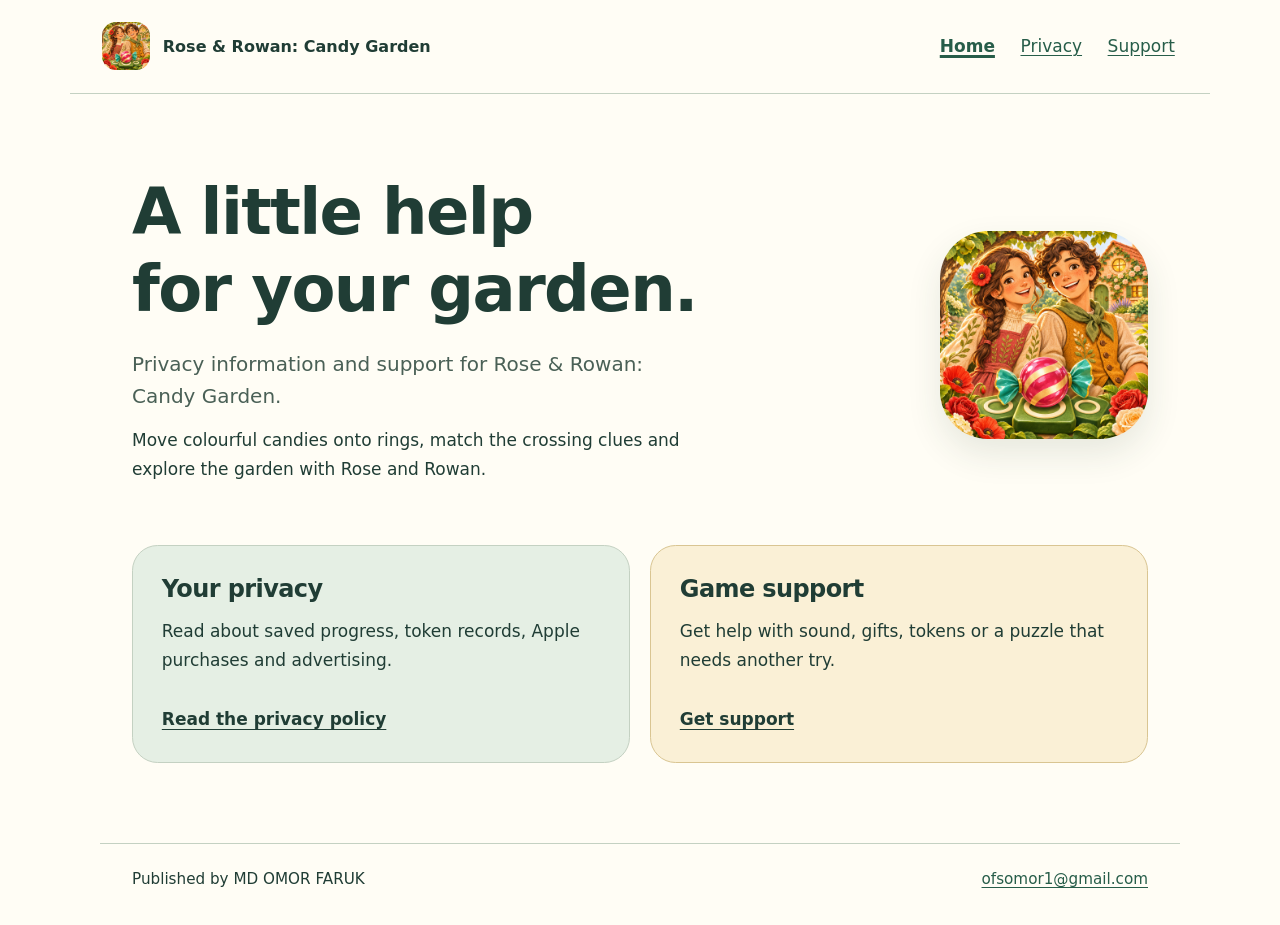
==== index.html @ deac771e "Publish approved privacy and support pages Owner approved public operator and contact details, page " ====
<!DOCTYPE html>
<html lang="en">
<head>
  <meta charset="utf-8">
  <meta name="viewport" content="width=device-width, initial-scale=1.0">
  <meta name="description" content="Privacy information and game support for Rose &amp; Rowan: Candy Garden.">
  <meta name="referrer" content="strict-origin-when-cross-origin">
  <meta http-equiv="Content-Security-Policy" content="default-src 'self'; style-src 'self'; img-src 'self'; script-src 'none'; connect-src 'none'; object-src 'none'; base-uri 'none'; form-action 'none'">
  <title>Privacy and support | Rose &amp; Rowan: Candy Garden</title>
  <link rel="icon" href="app-icon.png" type="image/png">
  <link rel="stylesheet" href="styles.css">
</head>
<body>
  <a class="skip-link" href="#content">Skip to content</a>
  <header class="site-header">
    <a class="brand" href="./"><img src="app-icon.png" alt="" width="48" height="48"><span>Rose &amp; Rowan: Candy Garden</span></a>
    <nav aria-label="Primary"><a href="./" aria-current="page">Home</a><a href="privacy.html">Privacy</a><a href="support.html">Support</a></nav>
  </header>
  <main>
    <section class="hero">
      <div>
        <h1 id="content" tabindex="-1">A little help<br>for your garden.</h1>
        <p class="lead">Privacy information and support for Rose & Rowan: Candy Garden.</p>
        <p>Move colourful candies onto rings, match the crossing clues and explore the garden with Rose and Rowan.</p>
      </div>
      <img class="hero-icon" src="app-icon.png" alt="Rose and Rowan beside a colourful candy in their garden" width="208" height="208" fetchpriority="high">
    </section>
    <div class="page-links">
      <a class="page-card" href="privacy.html"><h2>Your privacy</h2><p>Read about saved progress, token records, Apple purchases and advertising.</p><span>Read the privacy policy</span></a>
      <a class="page-card" href="support.html"><h2>Game support</h2><p>Get help with sound, gifts, tokens or a puzzle that needs another try.</p><span>Get support</span></a>
    </div>
  </main>
  <footer class="site-footer">
    <p>Published by MD OMOR FARUK</p>
    <a href="mailto:ofsomor1@gmail.com">ofsomor1@gmail.com</a>
  </footer>
</body>
</html>
---- styles.css ----
* { box-sizing: border-box; }
:root { color-scheme: light; --ink: #203d35; --muted: #4a6056; --paper: #fffdf5; --mint: #e5efe4; --line: #c4d1c2; --gold: #f1d68f; }
body { margin: 0; color: var(--ink); background: var(--paper); font-family: ui-rounded, 'Avenir Next', system-ui, sans-serif; font-size: 1.0625rem; line-height: 1.7; }
a { color: #275d49; text-underline-offset: .2em; overflow-wrap: anywhere; }
a:hover { text-decoration-thickness: .14em; }
:where(a, summary):focus-visible { outline: 3px solid #7c3c32; outline-offset: 5px; border-radius: 4px; }
.skip-link { position: fixed; left: 1rem; top: -8rem; z-index: 2; background: var(--paper); padding: .8rem 1rem; border: 2px solid var(--ink); }
.skip-link:focus { top: 1rem; }
.site-header { max-width: 1140px; margin: auto; padding: 1.4rem 2rem; display: flex; gap: 1.4rem; align-items: center; justify-content: space-between; border-bottom: 1px solid var(--line); }
.brand { display: flex; align-items: center; gap: .8rem; max-width: 28rem; font-size: 1rem; font-weight: 750; text-decoration: none; color: var(--ink); line-height: 1.35; }
.brand img { flex: none; border-radius: 14px; }
nav { display: flex; flex-wrap: wrap; gap: .4rem 1.2rem; }
nav a { min-height: 44px; display: inline-flex; align-items: center; padding: .35rem .2rem; }
nav a[aria-current] { font-weight: 750; text-decoration-thickness: .15em; }
main { max-width: 1080px; padding: 3rem 2rem 5rem; margin: auto; }
h1, h2 { line-height: 1.2; letter-spacing: -.025em; text-wrap: balance; }
h1 { margin: 0 0 1.3rem; font-size: clamp(2.4rem, 5vw, 4.25rem); }
h2 { font-size: 1.5rem; margin: 2.3rem 0 .8rem; }
p { margin: .85rem 0; }
.lead { font-size: 1.25rem; color: var(--muted); line-height: 1.6; }
.hero { display: grid; grid-template-columns: 1fr auto; align-items: center; gap: 3rem; padding: 2rem 0 3rem; }
.hero p { max-width: 36rem; }
.hero-icon { width: 208px; height: auto; border-radius: 3rem; box-shadow: 0 15px 35px #27432c1c; }
.page-links { display: grid; grid-template-columns: 1fr 1fr; gap: 1.25rem; }
.page-card { color: var(--ink); display: block; padding: 1.8rem; background: var(--mint); border: 1px solid var(--line); border-radius: 1.6rem; text-decoration: none; }
.page-card + .page-card { background: #faf0d6; border-color: #d9c592; }
.page-card h2 { margin: 0 0 .7rem; }
.page-card span { display: inline-block; margin-top: 1rem; text-decoration: underline; text-underline-offset: .25em; font-weight: 700; }
.document { max-width: 48rem; margin: 0 auto; }
.document h1 { font-size: clamp(2.4rem, 5vw, 3.5rem); }
.date { color: var(--muted); font-size: .95rem; }
.contents { padding: 1rem 0; margin: 1.7rem 0 2.2rem; border-top: 1px solid var(--line); border-bottom: 1px solid var(--line); }
li { padding-left: .15rem; margin: .45rem 0; }
details { border-bottom: 1px solid var(--line); padding: .3rem 0; }
summary { cursor: pointer; padding: .95rem .3rem; font-weight: 650; min-height: 44px; }
details p { padding: 0 .3rem; }
details[open] { padding-bottom: .75rem; }
.site-footer { max-width: 1080px; border-top: 1px solid var(--line); margin: auto; padding: 1.4rem 2rem 2rem; font-size: .95rem; display: flex; justify-content: space-between; flex-wrap: wrap; gap: .5rem 2rem; }
.site-footer p { margin: 0; }
@media (max-width: 650px) { .site-header { padding: 1rem 1.25rem; align-items: flex-start; flex-direction: column; gap: .6rem; } main { padding: 2rem 1.25rem 3rem; } .hero { grid-template-columns: 1fr; gap: 1.5rem; padding-top: 0; } .hero-icon { grid-row: 1; width: 112px; border-radius: 1.6rem; } .page-links { grid-template-columns: 1fr; } .site-footer { padding-inline: 1.25rem; } }
@media print { .site-header, .site-footer, .skip-link, .contents { display: none; } body { color: #000; background: #fff; font-size: 11pt; } main { padding: 0; } a { color: inherit; } }
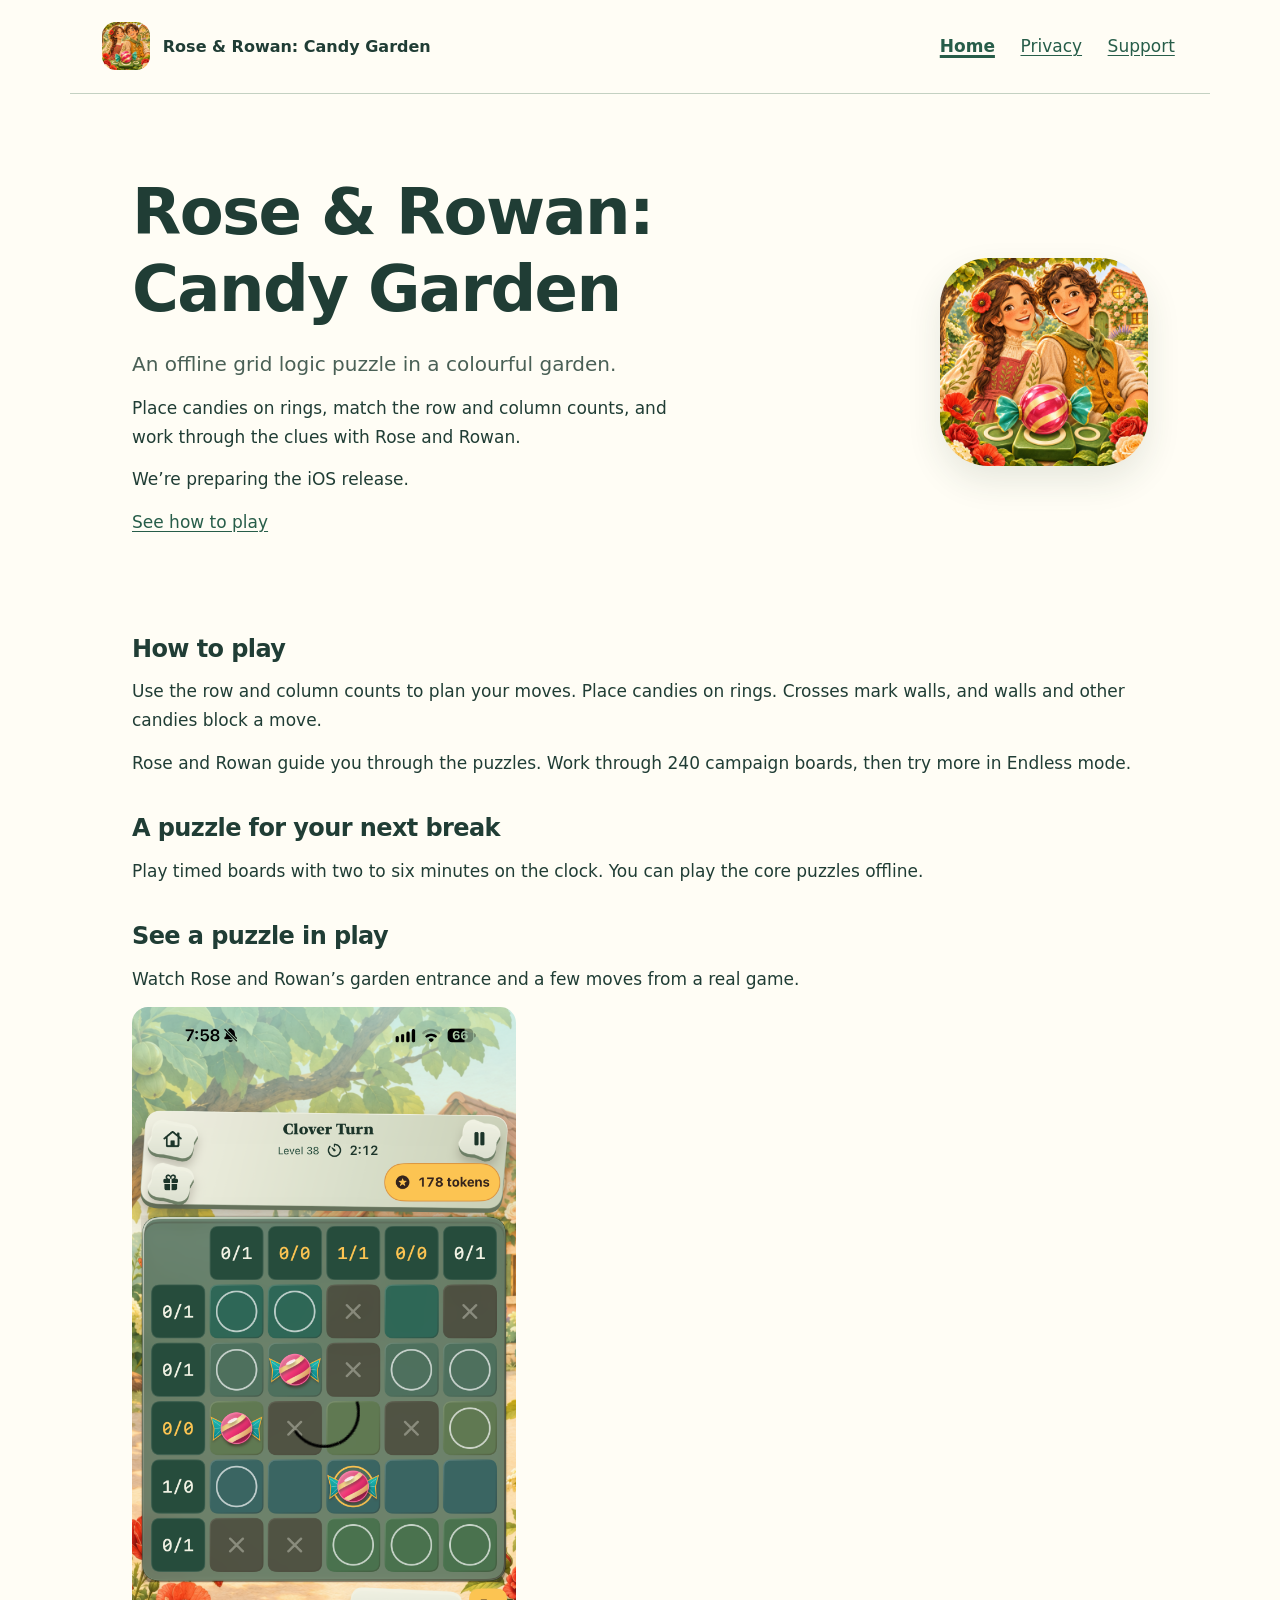
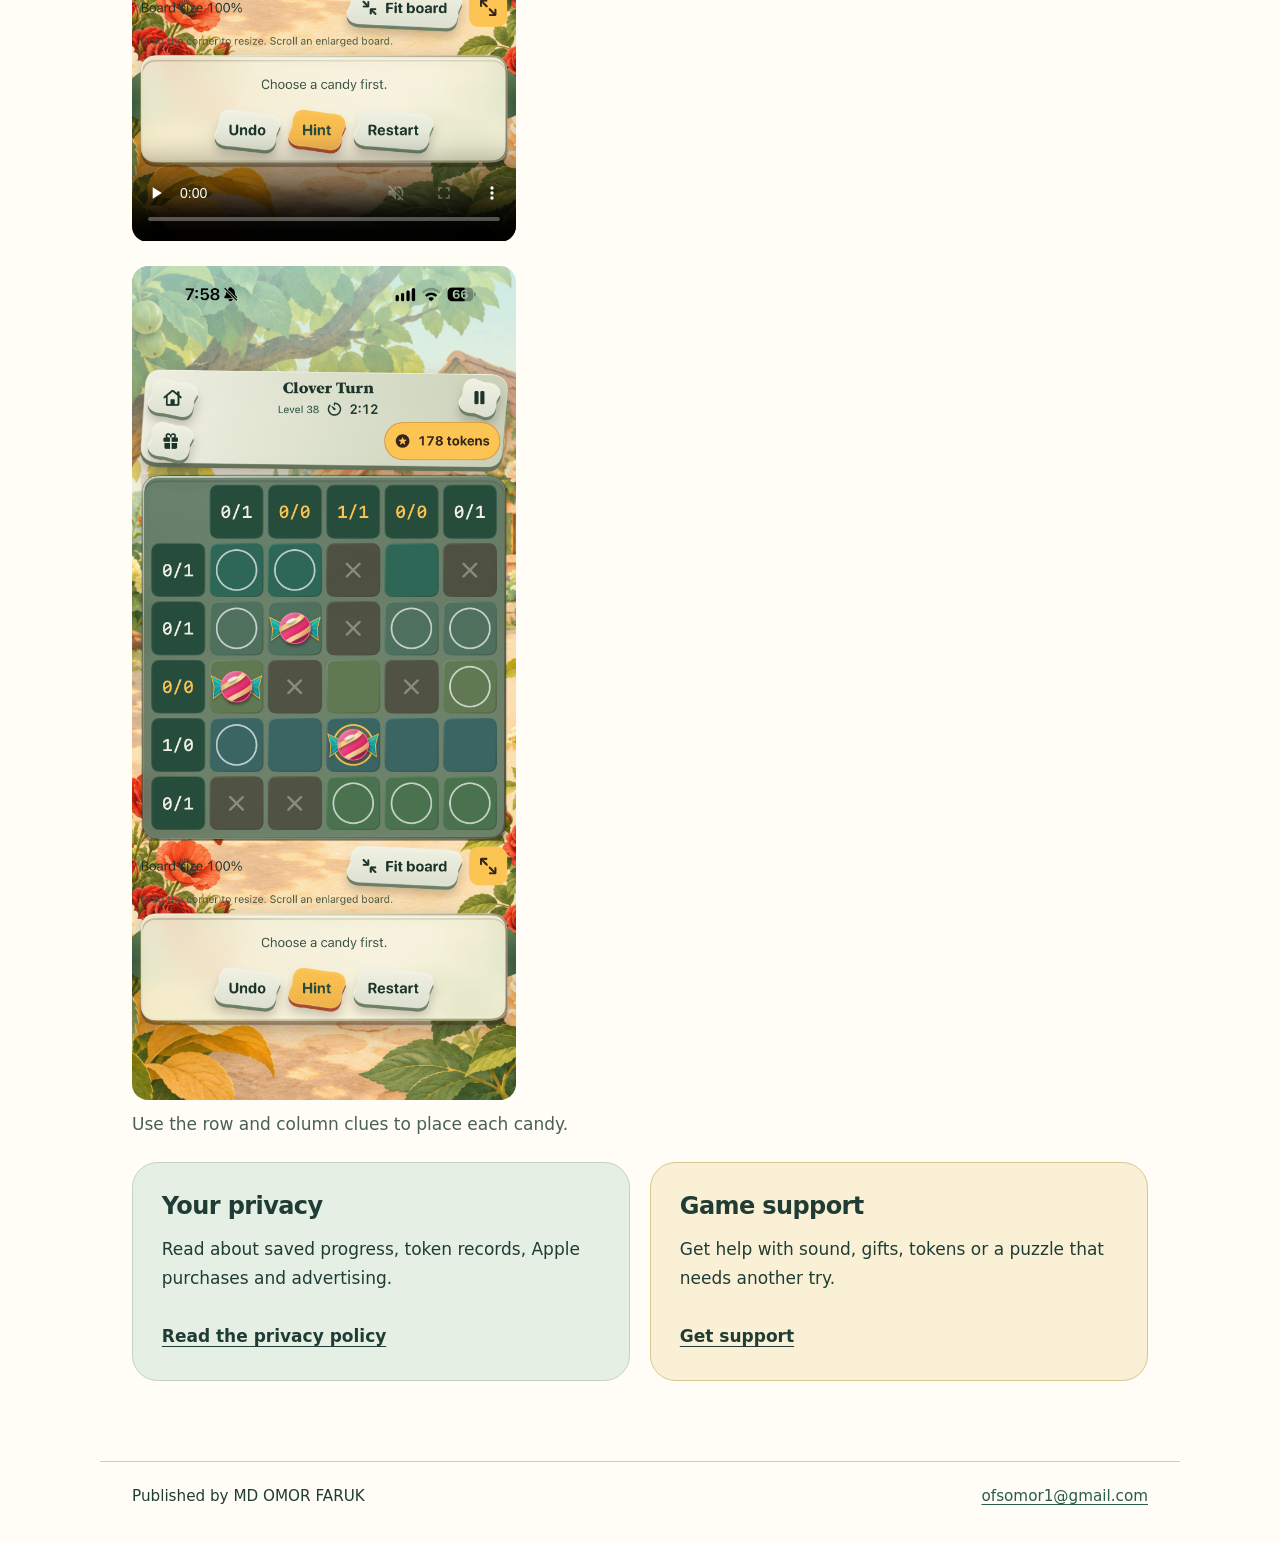
==== commit ea01ae86: "Add game homepage, gameplay preview and search metadata Publish the pre-release game homepage, canon" ====
--- a/index.html
+++ b/index.html
@@ -3,10 +3,21 @@
 <head>
   <meta charset="utf-8">
   <meta name="viewport" content="width=device-width, initial-scale=1.0">
-  <meta name="description" content="Privacy information and game support for Rose &amp; Rowan: Candy Garden.">
+  <meta name="description" content="Solve candy logic puzzles with Rose and Rowan. Match row and column counts, place candies on rings, and explore 240 campaign boards plus endless puzzles.">
+  <meta name="google-site-verification" content="5Yx0wDJm3r1XF7cF3LCR8AoIhUrX81WvI1WIQ4JtiDA">
   <meta name="referrer" content="strict-origin-when-cross-origin">
   <meta http-equiv="Content-Security-Policy" content="default-src 'self'; style-src 'self'; img-src 'self'; script-src 'none'; connect-src 'none'; object-src 'none'; base-uri 'none'; form-action 'none'">
-  <title>Privacy and support | Rose &amp; Rowan: Candy Garden</title>
+  <title>Rose &amp; Rowan: Candy Garden | Offline Logic Puzzle</title>
+  <link rel="canonical" href="https://ofsomor.github.io/rose-rowan-candy-garden/">
+  <meta property="og:type" content="website">
+  <meta property="og:site_name" content="Rose &amp; Rowan: Candy Garden">
+  <meta property="og:title" content="Rose &amp; Rowan: Candy Garden | Offline Logic Puzzle">
+  <meta property="og:description" content="Solve candy logic puzzles with Rose and Rowan. Match row and column counts, place candies on rings, and explore 240 campaign boards plus endless puzzles.">
+  <meta property="og:url" content="https://ofsomor.github.io/rose-rowan-candy-garden/">
+  <meta property="og:image" content="https://ofsomor.github.io/rose-rowan-candy-garden/app-icon.png">
+  <meta property="og:image:width" content="1024">
+  <meta property="og:image:height" content="1024">
+  <meta property="og:image:alt" content="Rose and Rowan beside a colourful candy in their garden">
   <link rel="icon" href="app-icon.png" type="image/png">
   <link rel="stylesheet" href="styles.css">
 </head>
@@ -16,14 +27,35 @@
     <a class="brand" href="./"><img src="app-icon.png" alt="" width="48" height="48"><span>Rose &amp; Rowan: Candy Garden</span></a>
     <nav aria-label="Primary"><a href="./" aria-current="page">Home</a><a href="privacy.html">Privacy</a><a href="support.html">Support</a></nav>
   </header>
-  <main>
+  <main itemscope itemtype="https://schema.org/WebPage" itemid="https://ofsomor.github.io/rose-rowan-candy-garden/">
     <section class="hero">
       <div>
-        <h1 id="content" tabindex="-1">A little help<br>for your garden.</h1>
-        <p class="lead">Privacy information and support for Rose & Rowan: Candy Garden.</p>
-        <p>Move colourful candies onto rings, match the crossing clues and explore the garden with Rose and Rowan.</p>
+        <h1 id="content" tabindex="-1" itemprop="name">Rose &amp; Rowan:<br>Candy Garden</h1>
+        <p class="lead">An offline grid logic puzzle in a colourful garden.</p>
+        <p>Place candies on rings, match the row and column counts, and work through the clues with Rose and Rowan.</p>
+        <p>We’re preparing the iOS release.</p>
+        <p><a href="#how-to-play">See how to play</a></p>
       </div>
       <img class="hero-icon" src="app-icon.png" alt="Rose and Rowan beside a colourful candy in their garden" width="208" height="208" fetchpriority="high">
+    </section>
+    <section aria-labelledby="how-to-play">
+      <h2 id="how-to-play">How to play</h2>
+      <p>Use the row and column counts to plan your moves. Place candies on rings. Crosses mark walls, and walls and other candies block a move.</p>
+      <p>Rose and Rowan guide you through the puzzles. Work through 240 campaign boards, then try more in Endless mode.</p>
+      <h2>A puzzle for your next break</h2>
+      <p>Play timed boards with two to six minutes on the clock. You can play the core puzzles offline.</p>
+    </section>
+    <section aria-labelledby="gameplay-preview">
+      <h2 id="gameplay-preview">See a puzzle in play</h2>
+      <p>Watch Rose and Rowan’s garden entrance and a few moves from a real game.</p>
+      <video class="gameplay-media" controls muted preload="none" width="720" height="1280" poster="gameplay-iphone.png" aria-label="Twenty-second gameplay preview without audio">
+        <source src="gameplay-preview.mp4" type="video/mp4">
+        <a href="gameplay-preview.mp4">Watch the gameplay preview</a>
+      </video>
+      <figure>
+        <img class="gameplay-media" src="gameplay-iphone.png" alt="Level 38 showing candies, ring targets, row and column counts, and the board resize controls underneath" width="1320" height="2868" loading="lazy" decoding="async">
+        <figcaption>Use the row and column clues to place each candy.</figcaption>
+      </figure>
     </section>
     <div class="page-links">
       <a class="page-card" href="privacy.html"><h2>Your privacy</h2><p>Read about saved progress, token records, Apple purchases and advertising.</p><span>Read the privacy policy</span></a>
--- a/styles.css
+++ b/styles.css
@@ -39,3 +39,7 @@
 .site-footer p { margin: 0; }
 @media (max-width: 650px) { .site-header { padding: 1rem 1.25rem; align-items: flex-start; flex-direction: column; gap: .6rem; } main { padding: 2rem 1.25rem 3rem; } .hero { grid-template-columns: 1fr; gap: 1.5rem; padding-top: 0; } .hero-icon { grid-row: 1; width: 112px; border-radius: 1.6rem; } .page-links { grid-template-columns: 1fr; } .site-footer { padding-inline: 1.25rem; } }
 @media print { .site-header, .site-footer, .skip-link, .contents { display: none; } body { color: #000; background: #fff; font-size: 11pt; } main { padding: 0; } a { color: inherit; } }
+
+.gameplay-media { display: block; width: 100%; max-width: 24rem; height: auto; border-radius: 1rem; }
+figure { margin: 1.5rem 0; }
+figcaption { max-width: 36rem; color: var(--muted); margin-top: .6rem; }
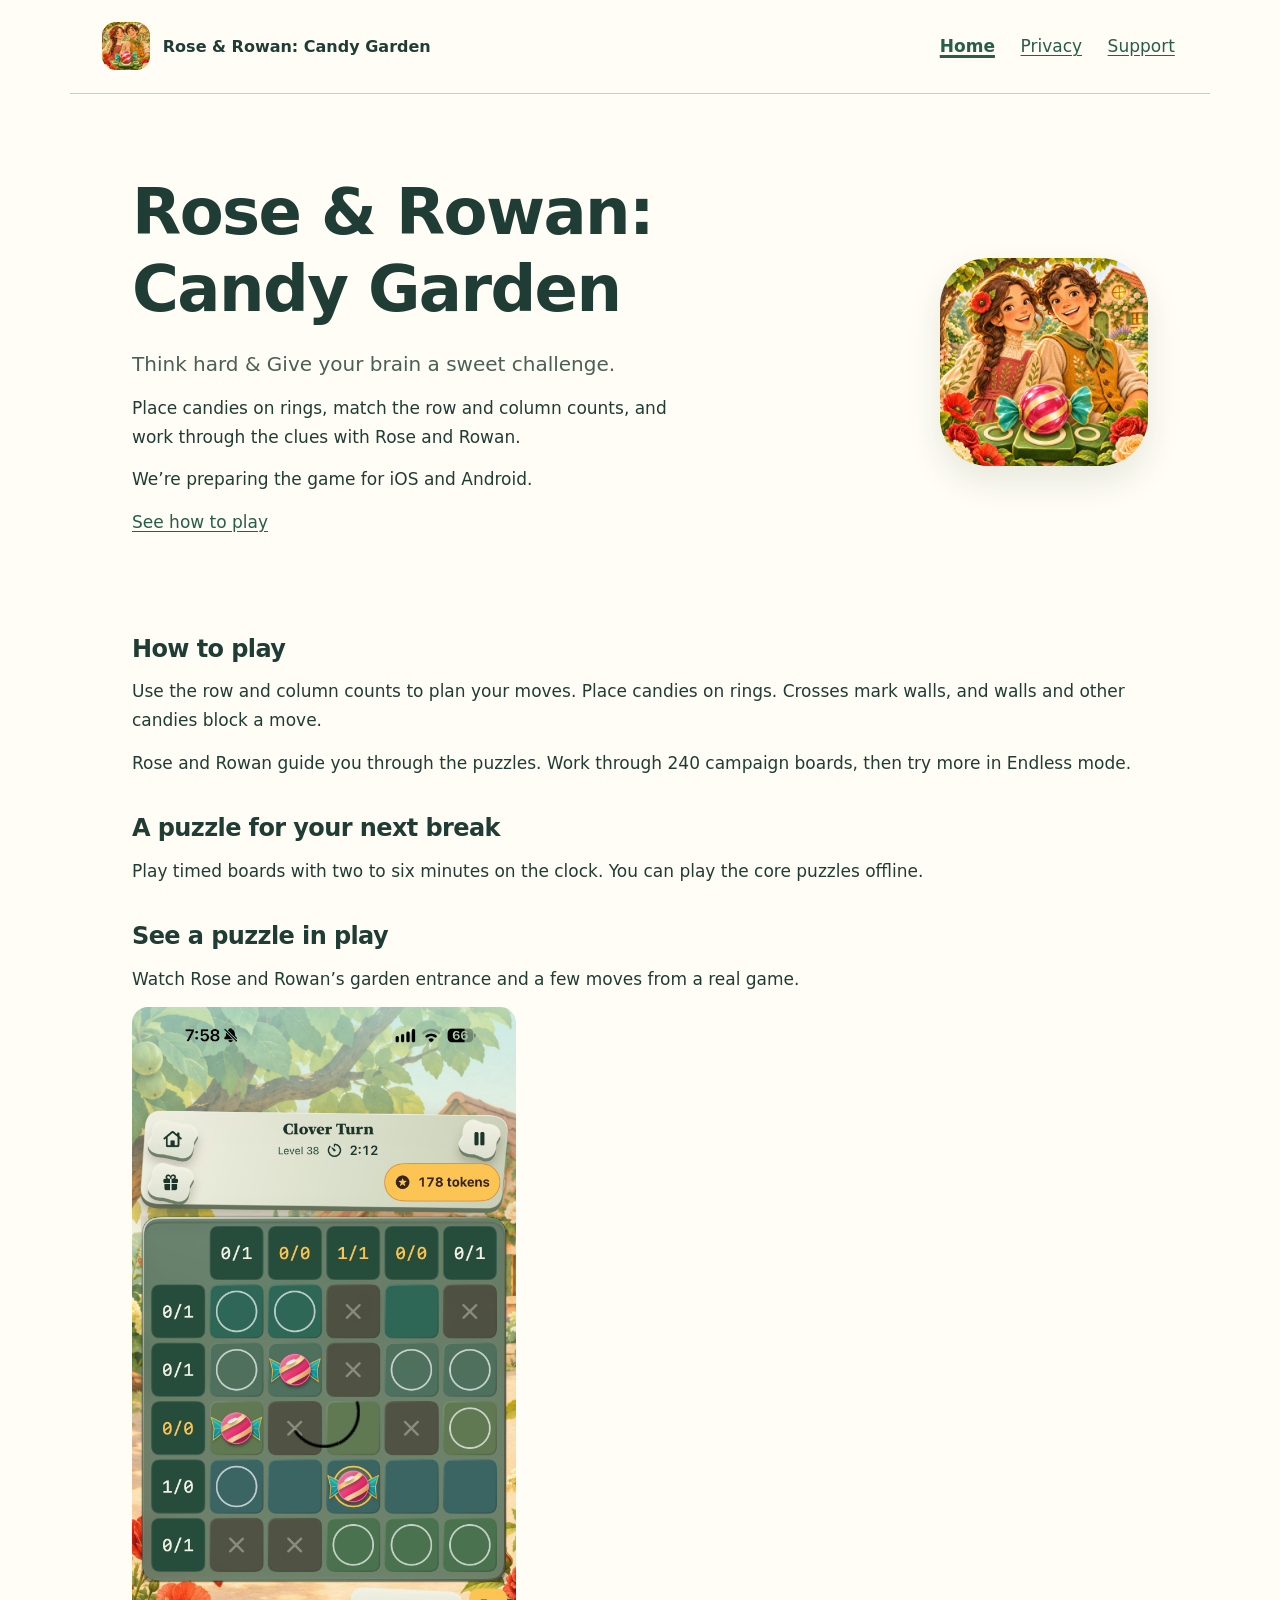
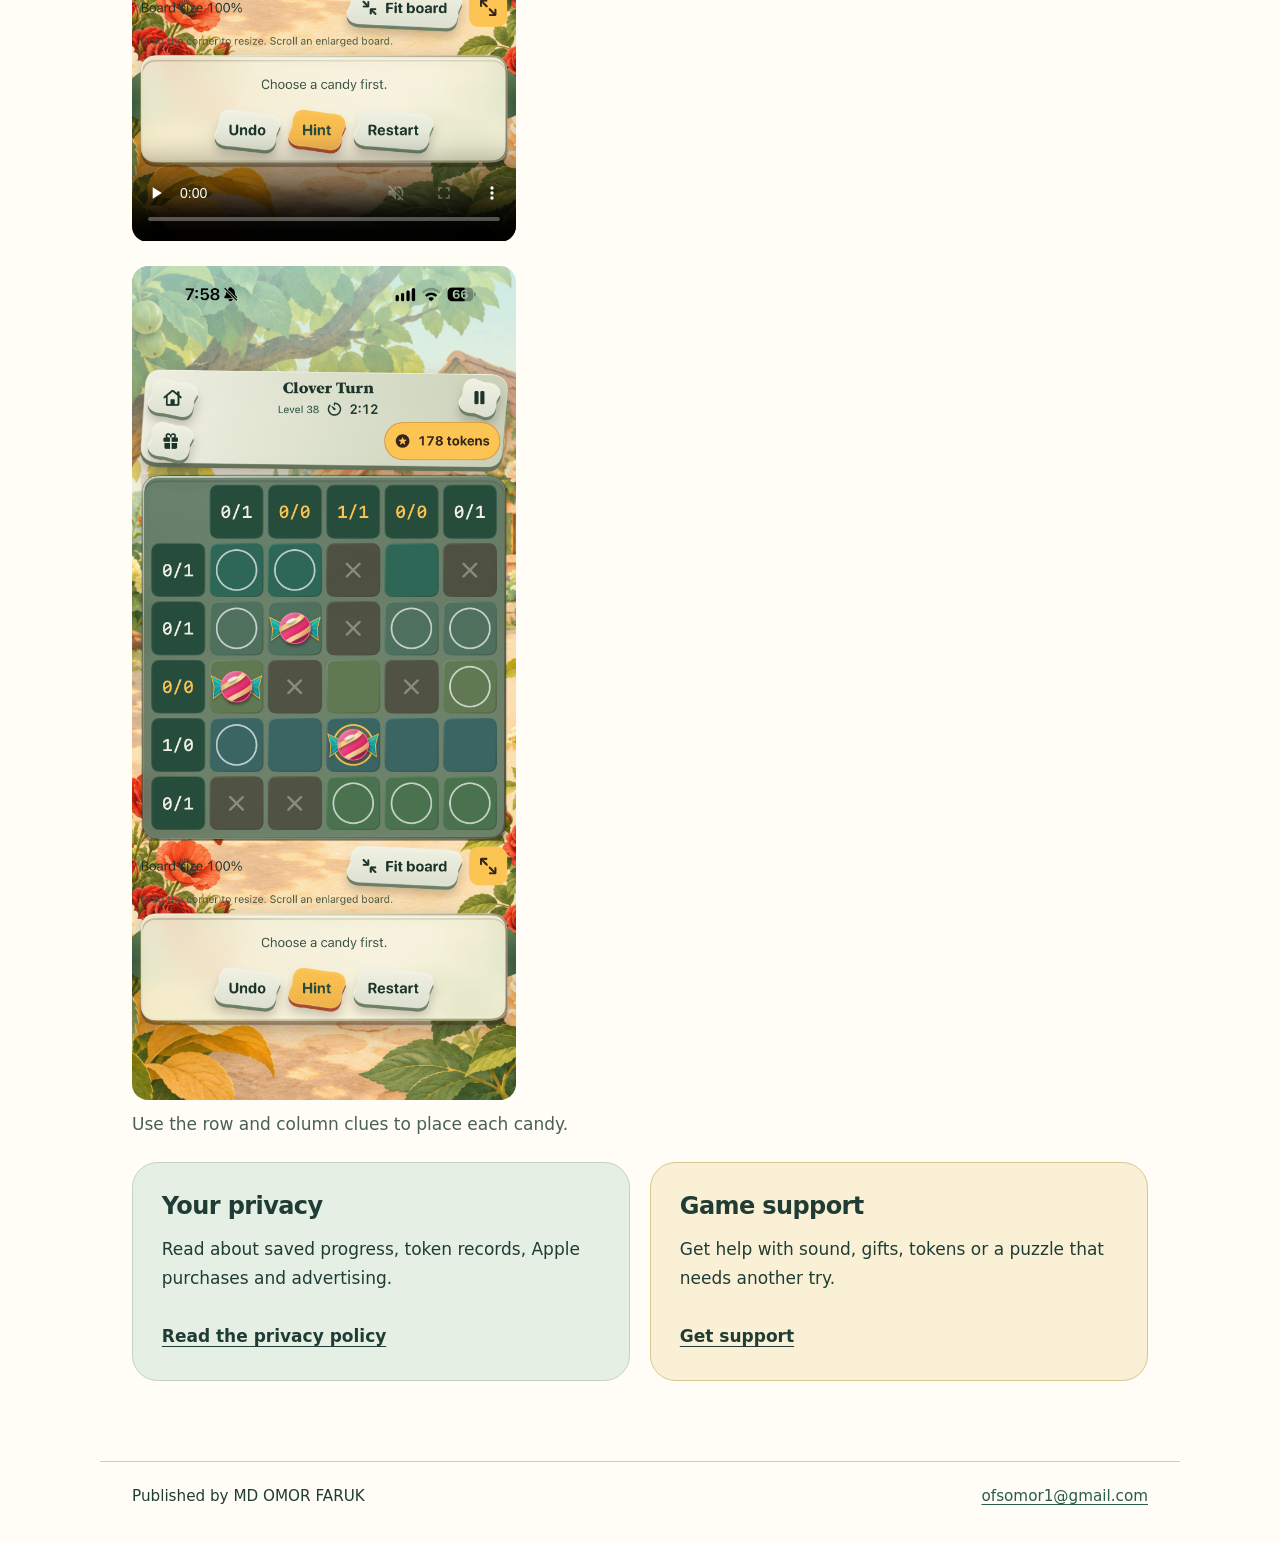
==== commit 79b11194: "Add slogan and iOS and Android pre-launch notice" ====
--- a/index.html
+++ b/index.html
@@ -31,9 +31,9 @@
     <section class="hero">
       <div>
         <h1 id="content" tabindex="-1" itemprop="name">Rose &amp; Rowan:<br>Candy Garden</h1>
-        <p class="lead">An offline grid logic puzzle in a colourful garden.</p>
+        <p class="lead">Think hard &amp; Give your brain a sweet challenge.</p>
         <p>Place candies on rings, match the row and column counts, and work through the clues with Rose and Rowan.</p>
-        <p>We’re preparing the iOS release.</p>
+        <p>We’re preparing the game for iOS and Android.</p>
         <p><a href="#how-to-play">See how to play</a></p>
       </div>
       <img class="hero-icon" src="app-icon.png" alt="Rose and Rowan beside a colourful candy in their garden" width="208" height="208" fetchpriority="high">
